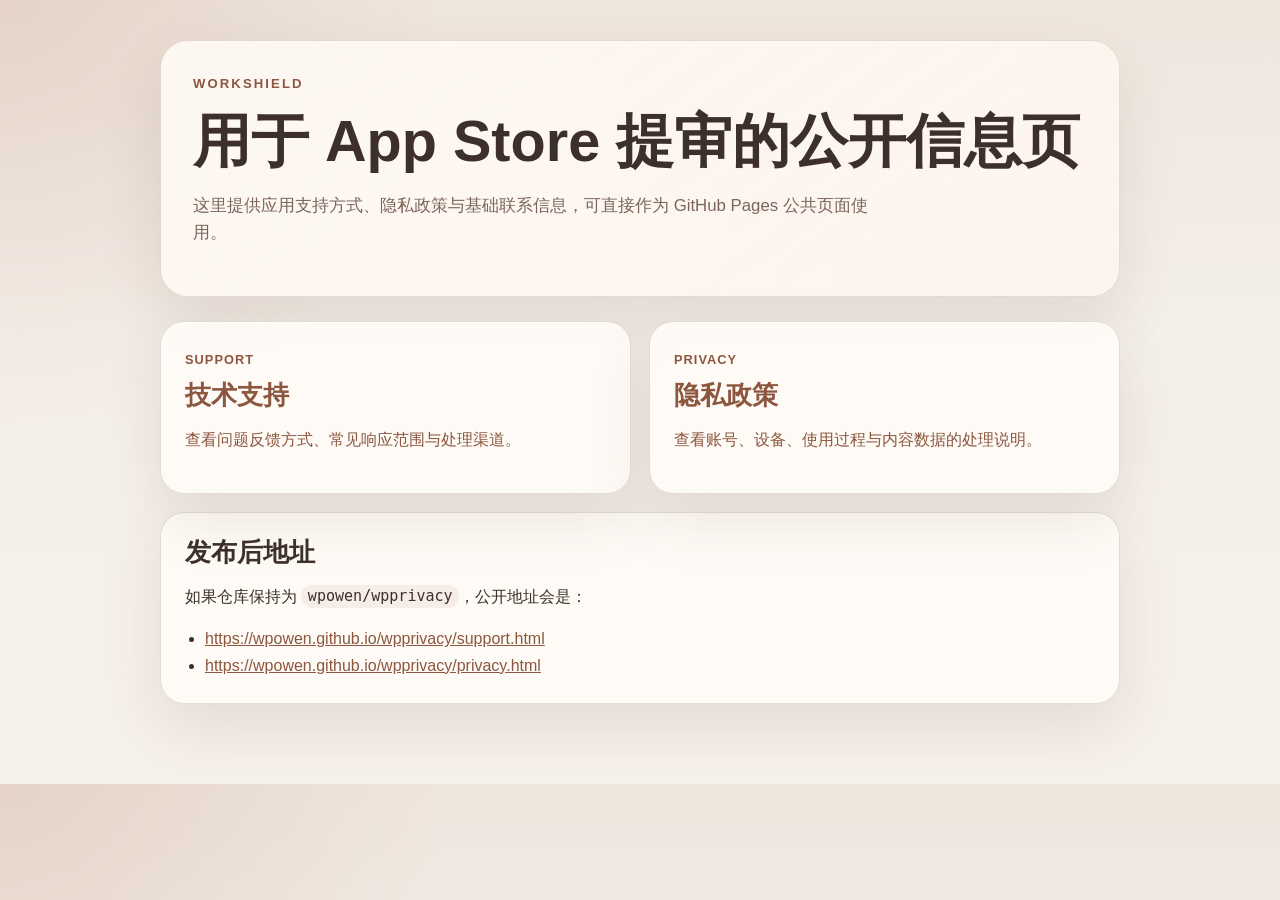
==== index.html @ 7714c153 "Add GitHub Pages support and privacy site" ====
<!DOCTYPE html>
<html lang="zh-CN">
  <head>
    <meta charset="UTF-8" />
    <meta name="viewport" content="width=device-width, initial-scale=1.0" />
    <title>WorkShield</title>
    <meta
      name="description"
      content="WorkShield 官方支持与隐私信息页面。"
    />
    <link rel="stylesheet" href="./styles.css" />
  </head>
  <body>
    <main class="shell">
      <section class="hero">
        <p class="eyebrow">WorkShield</p>
        <h1>用于 App Store 提审的公开信息页</h1>
        <p class="lead">
          这里提供应用支持方式、隐私政策与基础联系信息，可直接作为
          GitHub Pages 公共页面使用。
        </p>
      </section>

      <section class="card-grid">
        <a class="card" href="./support.html">
          <span class="card-kicker">Support</span>
          <h2>技术支持</h2>
          <p>查看问题反馈方式、常见响应范围与处理渠道。</p>
        </a>

        <a class="card" href="./privacy.html">
          <span class="card-kicker">Privacy</span>
          <h2>隐私政策</h2>
          <p>查看账号、设备、使用过程与内容数据的处理说明。</p>
        </a>
      </section>

      <section class="panel">
        <h2>发布后地址</h2>
        <p>如果仓库保持为 <code>wpowen/wpprivacy</code>，公开地址会是：</p>
        <ul class="link-list">
          <li>
            <a href="https://wpowen.github.io/wpprivacy/support.html">
              https://wpowen.github.io/wpprivacy/support.html
            </a>
          </li>
          <li>
            <a href="https://wpowen.github.io/wpprivacy/privacy.html">
              https://wpowen.github.io/wpprivacy/privacy.html
            </a>
          </li>
        </ul>
      </section>
    </main>
  </body>
</html>
---- styles.css ----
:root {
  --bg: #f4efe9;
  --panel: rgba(255, 252, 248, 0.88);
  --text: #3d302b;
  --muted: #7c665c;
  --line: rgba(118, 87, 73, 0.18);
  --accent: #b16f56;
  --accent-dark: #8c563f;
  --shadow: 0 24px 60px rgba(95, 64, 48, 0.12);
}

* {
  box-sizing: border-box;
}

html,
body {
  margin: 0;
  padding: 0;
  background:
    radial-gradient(circle at top left, rgba(177, 111, 86, 0.16), transparent 28rem),
    linear-gradient(180deg, #efe6de 0%, var(--bg) 42%, #f7f1eb 100%);
  color: var(--text);
  font-family: "SF Pro Display", "PingFang SC", "Hiragino Sans GB", sans-serif;
  line-height: 1.65;
}

a {
  color: var(--accent-dark);
}

code {
  padding: 0.15rem 0.4rem;
  border-radius: 999px;
  background: rgba(177, 111, 86, 0.1);
  font-size: 0.94rem;
}

.shell {
  width: min(960px, calc(100vw - 32px));
  margin: 0 auto;
  padding: 40px 0 80px;
}

.top-nav {
  display: flex;
  gap: 18px;
  margin-bottom: 24px;
  font-size: 0.95rem;
}

.hero {
  padding: 32px;
  border: 1px solid var(--line);
  border-radius: 28px;
  background: linear-gradient(145deg, rgba(255, 250, 245, 0.9), rgba(255, 245, 238, 0.82));
  box-shadow: var(--shadow);
}

.hero.compact {
  padding: 28px 32px;
}

.eyebrow {
  margin: 0 0 12px;
  color: var(--accent-dark);
  font-size: 0.82rem;
  font-weight: 700;
  letter-spacing: 0.16em;
  text-transform: uppercase;
}

h1,
h2 {
  margin: 0;
  line-height: 1.2;
}

h1 {
  font-size: clamp(2rem, 5vw, 3.6rem);
}

h2 {
  margin-bottom: 12px;
  font-size: clamp(1.2rem, 3vw, 1.6rem);
}

.lead,
.policy-meta,
.note {
  color: var(--muted);
}

.lead {
  max-width: 44rem;
  margin-top: 16px;
  font-size: 1.05rem;
}

.policy-meta {
  margin-top: 14px;
}

.card-grid {
  display: grid;
  grid-template-columns: repeat(auto-fit, minmax(250px, 1fr));
  gap: 18px;
  margin-top: 24px;
}

.card,
.panel {
  border: 1px solid var(--line);
  border-radius: 24px;
  background: var(--panel);
  box-shadow: var(--shadow);
}

.card {
  display: block;
  padding: 24px;
  text-decoration: none;
  transition: transform 180ms ease, border-color 180ms ease;
}

.card:hover {
  transform: translateY(-2px);
  border-color: rgba(177, 111, 86, 0.35);
}

.card-kicker {
  display: inline-block;
  margin-bottom: 10px;
  color: var(--accent-dark);
  font-size: 0.8rem;
  font-weight: 700;
  letter-spacing: 0.08em;
  text-transform: uppercase;
}

.panel {
  margin-top: 18px;
  padding: 24px;
}

.detail-list,
.bullet-list,
.link-list {
  margin: 0;
  padding-left: 1.25rem;
}

@media (max-width: 640px) {
  .shell {
    width: min(100vw - 20px, 960px);
    padding-top: 20px;
    padding-bottom: 56px;
  }

  .hero,
  .panel,
  .card {
    border-radius: 20px;
    padding: 20px;
  }

  .top-nav {
    flex-wrap: wrap;
    gap: 12px;
  }
}
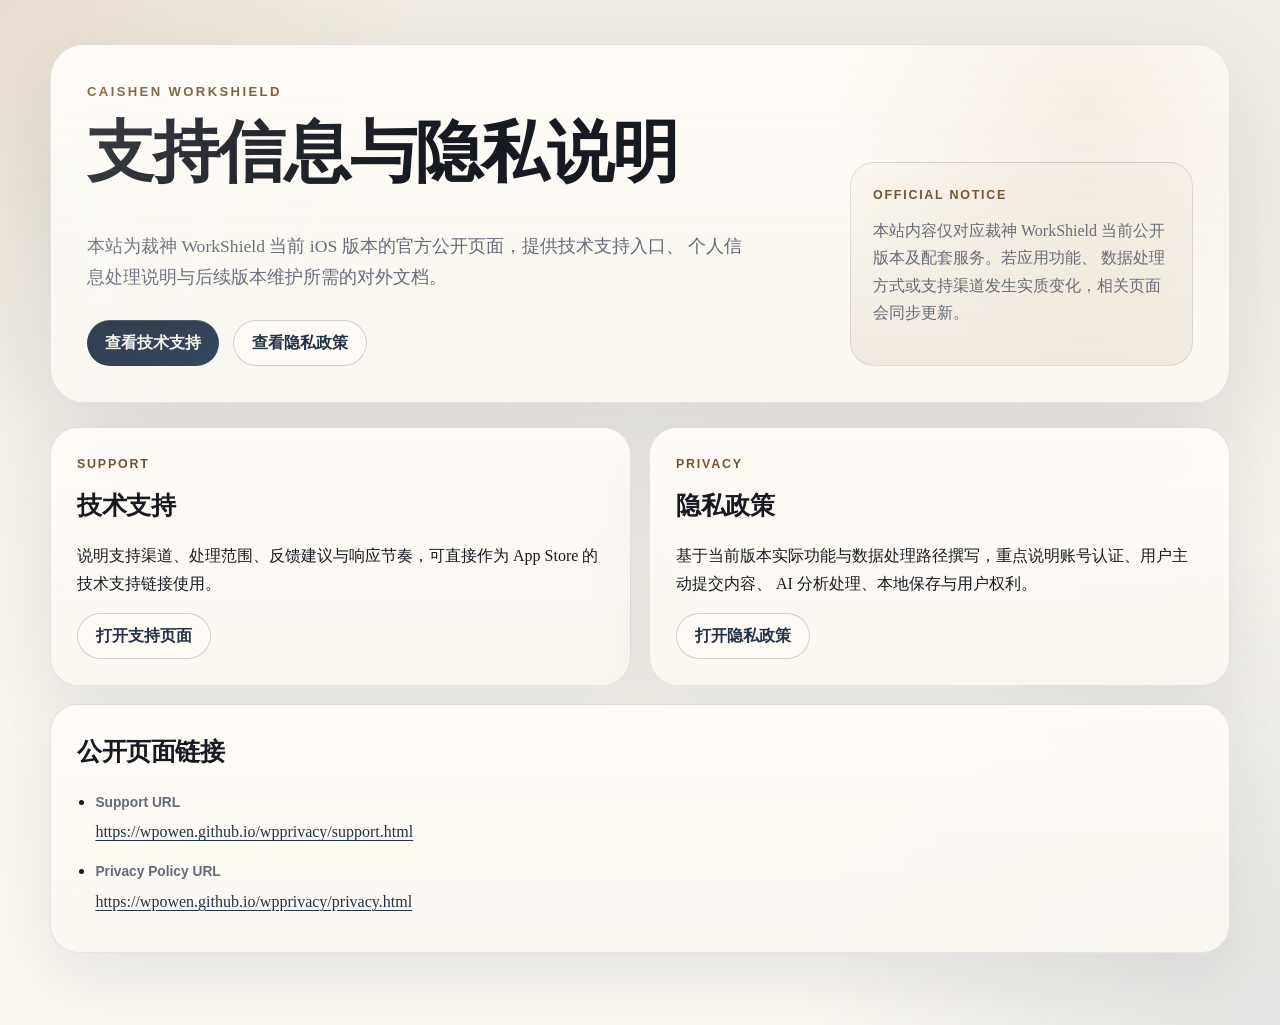
==== commit e015d232: "Redesign support and privacy pages" ====
--- a/index.html
+++ b/index.html
@@ -3,48 +3,71 @@
   <head>
     <meta charset="UTF-8" />
     <meta name="viewport" content="width=device-width, initial-scale=1.0" />
-    <title>WorkShield</title>
+    <title>裁神 WorkShield | 支持与隐私</title>
     <meta
       name="description"
-      content="WorkShield 官方支持与隐私信息页面。"
+      content="裁神 WorkShield 官方支持与隐私页面。"
     />
     <link rel="stylesheet" href="./styles.css" />
   </head>
-  <body>
-    <main class="shell">
-      <section class="hero">
-        <p class="eyebrow">WorkShield</p>
-        <h1>用于 App Store 提审的公开信息页</h1>
-        <p class="lead">
-          这里提供应用支持方式、隐私政策与基础联系信息，可直接作为
-          GitHub Pages 公共页面使用。
-        </p>
+  <body class="landing-page">
+    <main class="site-shell">
+      <header class="hero-block">
+        <div class="hero-copy">
+          <p class="eyebrow">CaiShen WorkShield</p>
+          <h1>支持信息与隐私说明</h1>
+          <p class="hero-lead">
+            本站为裁神 WorkShield 当前 iOS 版本的官方公开页面，提供技术支持入口、
+            个人信息处理说明与后续版本维护所需的对外文档。
+          </p>
+          <div class="hero-actions">
+            <a class="primary-link" href="./support.html">查看技术支持</a>
+            <a class="secondary-link" href="./privacy.html">查看隐私政策</a>
+          </div>
+        </div>
+
+        <div class="hero-note">
+          <p class="note-label">Official Notice</p>
+          <p class="note-text">
+            本站内容仅对应裁神 WorkShield 当前公开版本及配套服务。若应用功能、
+            数据处理方式或支持渠道发生实质变化，相关页面会同步更新。
+          </p>
+        </div>
+      </header>
+
+      <section class="intro-grid">
+        <article class="feature-panel">
+          <p class="feature-kicker">Support</p>
+          <h2>技术支持</h2>
+          <p>
+            说明支持渠道、处理范围、反馈建议与响应节奏，可直接作为 App Store 的
+            技术支持链接使用。
+          </p>
+          <a class="inline-link" href="./support.html">打开支持页面</a>
+        </article>
+
+        <article class="feature-panel">
+          <p class="feature-kicker">Privacy</p>
+          <h2>隐私政策</h2>
+          <p>
+            基于当前版本实际功能与数据处理路径撰写，重点说明账号认证、用户主动提交内容、
+            AI 分析处理、本地保存与用户权利。
+          </p>
+          <a class="inline-link" href="./privacy.html">打开隐私政策</a>
+        </article>
       </section>
 
-      <section class="card-grid">
-        <a class="card" href="./support.html">
-          <span class="card-kicker">Support</span>
-          <h2>技术支持</h2>
-          <p>查看问题反馈方式、常见响应范围与处理渠道。</p>
-        </a>
-
-        <a class="card" href="./privacy.html">
-          <span class="card-kicker">Privacy</span>
-          <h2>隐私政策</h2>
-          <p>查看账号、设备、使用过程与内容数据的处理说明。</p>
-        </a>
-      </section>
-
-      <section class="panel">
-        <h2>发布后地址</h2>
-        <p>如果仓库保持为 <code>wpowen/wpprivacy</code>，公开地址会是：</p>
-        <ul class="link-list">
+      <section class="route-panel">
+        <h2>公开页面链接</h2>
+        <ul class="route-list">
           <li>
+            <span>Support URL</span>
             <a href="https://wpowen.github.io/wpprivacy/support.html">
               https://wpowen.github.io/wpprivacy/support.html
             </a>
           </li>
           <li>
+            <span>Privacy Policy URL</span>
             <a href="https://wpowen.github.io/wpprivacy/privacy.html">
               https://wpowen.github.io/wpprivacy/privacy.html
             </a>
--- a/styles.css
+++ b/styles.css
@@ -1,12 +1,16 @@
 :root {
-  --bg: #f4efe9;
-  --panel: rgba(255, 252, 248, 0.88);
-  --text: #3d302b;
-  --muted: #7c665c;
-  --line: rgba(118, 87, 73, 0.18);
-  --accent: #b16f56;
-  --accent-dark: #8c563f;
-  --shadow: 0 24px 60px rgba(95, 64, 48, 0.12);
+  --bg: #f5f2ec;
+  --paper: rgba(250, 247, 241, 0.88);
+  --paper-strong: rgba(255, 252, 248, 0.96);
+  --ink: #171a21;
+  --muted: #646a78;
+  --line: rgba(24, 31, 46, 0.11);
+  --line-strong: rgba(24, 31, 46, 0.2);
+  --accent: #ae8b5e;
+  --accent-deep: #6f5531;
+  --accent-ink: #243245;
+  --shadow-soft: 0 28px 70px rgba(18, 26, 41, 0.08);
+  --shadow-deep: 0 40px 100px rgba(18, 26, 41, 0.12);
 }
 
 * {
@@ -17,155 +21,375 @@
 body {
   margin: 0;
   padding: 0;
+  color: var(--ink);
   background:
-    radial-gradient(circle at top left, rgba(177, 111, 86, 0.16), transparent 28rem),
-    linear-gradient(180deg, #efe6de 0%, var(--bg) 42%, #f7f1eb 100%);
-  color: var(--text);
-  font-family: "SF Pro Display", "PingFang SC", "Hiragino Sans GB", sans-serif;
-  line-height: 1.65;
+    radial-gradient(circle at top left, rgba(174, 139, 94, 0.16), transparent 26rem),
+    radial-gradient(circle at bottom right, rgba(58, 81, 112, 0.12), transparent 30rem),
+    linear-gradient(180deg, #f2ede4 0%, var(--bg) 50%, #fbf8f2 100%);
+  font-family: "Iowan Old Style", "Baskerville", "Times New Roman", "PingFang SC", "Hiragino Sans GB", serif;
+  line-height: 1.72;
 }
 
 a {
-  color: var(--accent-dark);
-}
-
-code {
-  padding: 0.15rem 0.4rem;
-  border-radius: 999px;
-  background: rgba(177, 111, 86, 0.1);
-  font-size: 0.94rem;
-}
-
-.shell {
-  width: min(960px, calc(100vw - 32px));
+  color: var(--accent-ink);
+  text-decoration-thickness: 1px;
+  text-underline-offset: 0.18em;
+}
+
+p,
+li {
+  font-size: 1rem;
+}
+
+h1,
+h2,
+h3,
+p,
+ul {
+  margin-top: 0;
+}
+
+h1,
+h2,
+h3 {
+  letter-spacing: -0.02em;
+}
+
+.site-shell {
+  width: min(1180px, calc(100vw - 40px));
   margin: 0 auto;
-  padding: 40px 0 80px;
-}
-
-.top-nav {
-  display: flex;
-  gap: 18px;
-  margin-bottom: 24px;
-  font-size: 0.95rem;
-}
-
-.hero {
-  padding: 32px;
-  border: 1px solid var(--line);
-  border-radius: 28px;
-  background: linear-gradient(145deg, rgba(255, 250, 245, 0.9), rgba(255, 245, 238, 0.82));
-  box-shadow: var(--shadow);
-}
-
-.hero.compact {
-  padding: 28px 32px;
+  padding: 34px 0 72px;
+}
+
+.landing-page .site-shell {
+  padding-top: 44px;
 }
 
 .eyebrow {
-  margin: 0 0 12px;
-  color: var(--accent-dark);
+  margin-bottom: 14px;
+  color: var(--accent-deep);
+  font-family: "SF Pro Display", "PingFang SC", sans-serif;
   font-size: 0.82rem;
   font-weight: 700;
-  letter-spacing: 0.16em;
+  letter-spacing: 0.18em;
   text-transform: uppercase;
 }
 
-h1,
-h2 {
-  margin: 0;
-  line-height: 1.2;
-}
-
-h1 {
-  font-size: clamp(2rem, 5vw, 3.6rem);
-}
-
-h2 {
-  margin-bottom: 12px;
-  font-size: clamp(1.2rem, 3vw, 1.6rem);
-}
-
-.lead,
-.policy-meta,
-.note {
+.hero-block,
+.document-hero,
+.feature-panel,
+.route-panel,
+.aside-card,
+.document-body,
+.document-nav {
+  border: 1px solid var(--line);
+  background: linear-gradient(180deg, var(--paper-strong), var(--paper));
+  box-shadow: var(--shadow-soft);
+  backdrop-filter: blur(18px);
+}
+
+.hero-block {
+  display: grid;
+  grid-template-columns: minmax(0, 1.5fr) minmax(260px, 0.7fr);
+  gap: 28px;
+  padding: 36px;
+  border-radius: 34px;
+  box-shadow: var(--shadow-deep);
+  position: relative;
+  overflow: hidden;
+}
+
+.hero-block::after {
+  content: "";
+  position: absolute;
+  inset: 0;
+  background:
+    linear-gradient(120deg, rgba(255, 255, 255, 0.18), transparent 30%),
+    radial-gradient(circle at 88% 18%, rgba(174, 139, 94, 0.12), transparent 24%);
+  pointer-events: none;
+}
+
+.hero-copy h1,
+.document-hero h1 {
+  font-size: clamp(2.4rem, 5.2vw, 4.6rem);
+  line-height: 1.04;
+}
+
+.hero-lead,
+.document-summary,
+.aside-text,
+.note-text {
   color: var(--muted);
 }
 
-.lead {
-  max-width: 44rem;
-  margin-top: 16px;
-  font-size: 1.05rem;
-}
-
-.policy-meta {
-  margin-top: 14px;
-}
-
-.card-grid {
+.hero-lead {
+  max-width: 42rem;
+  margin: 22px 0 0;
+  font-size: 1.1rem;
+}
+
+.hero-actions {
+  display: flex;
+  flex-wrap: wrap;
+  gap: 14px;
+  margin-top: 28px;
+}
+
+.primary-link,
+.secondary-link,
+.inline-link {
+  display: inline-flex;
+  align-items: center;
+  justify-content: center;
+  min-height: 46px;
+  padding: 0 18px;
+  border-radius: 999px;
+  text-decoration: none;
+  font-family: "SF Pro Display", "PingFang SC", sans-serif;
+  font-weight: 600;
+}
+
+.primary-link {
+  background: linear-gradient(135deg, #1d2a3a, #30435c);
+  color: #f7f2ea;
+  box-shadow: inset 0 1px 0 rgba(255, 255, 255, 0.14);
+}
+
+.secondary-link,
+.inline-link {
+  border: 1px solid var(--line-strong);
+  color: var(--accent-ink);
+  background: rgba(255, 252, 247, 0.76);
+}
+
+.hero-note {
+  align-self: end;
+  padding: 22px;
+  border-radius: 24px;
+  background: linear-gradient(180deg, rgba(250, 246, 239, 0.92), rgba(240, 233, 223, 0.96));
+  border: 1px solid rgba(36, 50, 69, 0.12);
+}
+
+.note-label,
+.feature-kicker,
+.aside-title {
+  margin-bottom: 10px;
+  color: var(--accent-deep);
+  font-family: "SF Pro Display", "PingFang SC", sans-serif;
+  font-size: 0.78rem;
+  font-weight: 700;
+  letter-spacing: 0.14em;
+  text-transform: uppercase;
+}
+
+.intro-grid {
   display: grid;
-  grid-template-columns: repeat(auto-fit, minmax(250px, 1fr));
+  grid-template-columns: repeat(2, minmax(0, 1fr));
   gap: 18px;
   margin-top: 24px;
 }
 
-.card,
-.panel {
-  border: 1px solid var(--line);
-  border-radius: 24px;
-  background: var(--panel);
-  box-shadow: var(--shadow);
-}
-
-.card {
+.feature-panel,
+.route-panel {
+  border-radius: 28px;
+  padding: 26px;
+}
+
+.feature-panel h2,
+.route-panel h2,
+.document-body h2 {
+  margin-bottom: 14px;
+  font-size: 1.55rem;
+}
+
+.feature-panel p:last-child,
+.route-panel p:last-child,
+.document-section p:last-child,
+.document-section ul:last-child {
+  margin-bottom: 0;
+}
+
+.route-panel {
+  margin-top: 18px;
+}
+
+.route-list,
+.legal-list,
+.aside-list {
+  margin: 0;
+  padding-left: 1.15rem;
+}
+
+.route-list li,
+.legal-list li,
+.aside-list li {
+  margin-bottom: 0.7rem;
+}
+
+.route-list span {
   display: block;
-  padding: 24px;
+  margin-bottom: 4px;
+  color: var(--muted);
+  font-family: "SF Pro Display", "PingFang SC", sans-serif;
+  font-size: 0.86rem;
+  font-weight: 600;
+}
+
+.document-shell {
+  padding-top: 24px;
+}
+
+.document-nav {
+  display: inline-flex;
+  gap: 18px;
+  margin-bottom: 18px;
+  padding: 12px 16px;
+  border-radius: 999px;
+  font-family: "SF Pro Display", "PingFang SC", sans-serif;
+}
+
+.document-nav a {
   text-decoration: none;
-  transition: transform 180ms ease, border-color 180ms ease;
-}
-
-.card:hover {
-  transform: translateY(-2px);
-  border-color: rgba(177, 111, 86, 0.35);
-}
-
-.card-kicker {
-  display: inline-block;
+}
+
+.document-hero {
+  display: grid;
+  grid-template-columns: minmax(0, 1.4fr) minmax(280px, 0.8fr);
+  gap: 24px;
+  padding: 30px 32px;
+  border-radius: 30px;
+}
+
+.policy-meta {
+  margin-bottom: 0;
+  color: var(--muted);
+  font-family: "SF Pro Display", "PingFang SC", sans-serif;
+  font-size: 0.9rem;
+}
+
+.meta-stack {
+  align-self: end;
+}
+
+.document-grid {
+  display: grid;
+  grid-template-columns: 300px minmax(0, 1fr);
+  gap: 22px;
+  margin-top: 20px;
+}
+
+.document-aside {
+  display: flex;
+  flex-direction: column;
+  gap: 16px;
+}
+
+.aside-card {
+  padding: 22px 20px;
+  border-radius: 26px;
+  position: sticky;
+  top: 18px;
+}
+
+.aside-card + .aside-card {
+  position: static;
+}
+
+.aside-text,
+.aside-list {
+  margin-bottom: 0;
+}
+
+.document-body {
+  border-radius: 30px;
+  padding: 28px 30px;
+}
+
+.document-section + .document-section {
+  margin-top: 28px;
+}
+
+.legal-block + .legal-block {
+  margin-top: 28px;
+}
+
+.legal-block {
+  padding-top: 2px;
+  border-top: 1px solid rgba(24, 31, 46, 0.08);
+}
+
+.legal-block:first-of-type {
+  border-top: 0;
+  padding-top: 0;
+}
+
+.legal-block h3 {
   margin-bottom: 10px;
-  color: var(--accent-dark);
-  font-size: 0.8rem;
-  font-weight: 700;
-  letter-spacing: 0.08em;
-  text-transform: uppercase;
-}
-
-.panel {
-  margin-top: 18px;
-  padding: 24px;
-}
-
-.detail-list,
-.bullet-list,
-.link-list {
-  margin: 0;
-  padding-left: 1.25rem;
-}
-
-@media (max-width: 640px) {
-  .shell {
-    width: min(100vw - 20px, 960px);
-    padding-top: 20px;
-    padding-bottom: 56px;
-  }
-
-  .hero,
-  .panel,
-  .card {
-    border-radius: 20px;
-    padding: 20px;
-  }
-
-  .top-nav {
-    flex-wrap: wrap;
+  font-size: 1.05rem;
+}
+
+strong {
+  color: var(--ink);
+}
+
+@media (max-width: 960px) {
+  .hero-block,
+  .document-hero,
+  .document-grid,
+  .intro-grid {
+    grid-template-columns: 1fr;
+  }
+
+  .aside-card,
+  .aside-card + .aside-card {
+    position: static;
+  }
+}
+
+@media (max-width: 920px) {
+  .site-shell {
+    width: min(100vw - 28px, 1180px);
+    padding-bottom: 48px;
+  }
+
+  .hero-block,
+  .document-hero,
+  .document-body,
+  .feature-panel,
+  .route-panel,
+  .aside-card {
+    border-radius: 24px;
+  }
+}
+
+@media (max-width: 560px) {
+  .site-shell {
+    width: min(100vw - 20px, 1180px);
+  }
+
+  .hero-block,
+  .document-hero,
+  .document-body,
+  .feature-panel,
+  .route-panel,
+  .aside-card {
+    padding: 22px;
+  }
+
+  .document-nav {
+    display: flex;
+    width: 100%;
+    justify-content: space-between;
     gap: 12px;
   }
-}
+
+  .hero-actions {
+    flex-direction: column;
+  }
+
+  .primary-link,
+  .secondary-link,
+  .inline-link {
+    width: 100%;
+  }
+}
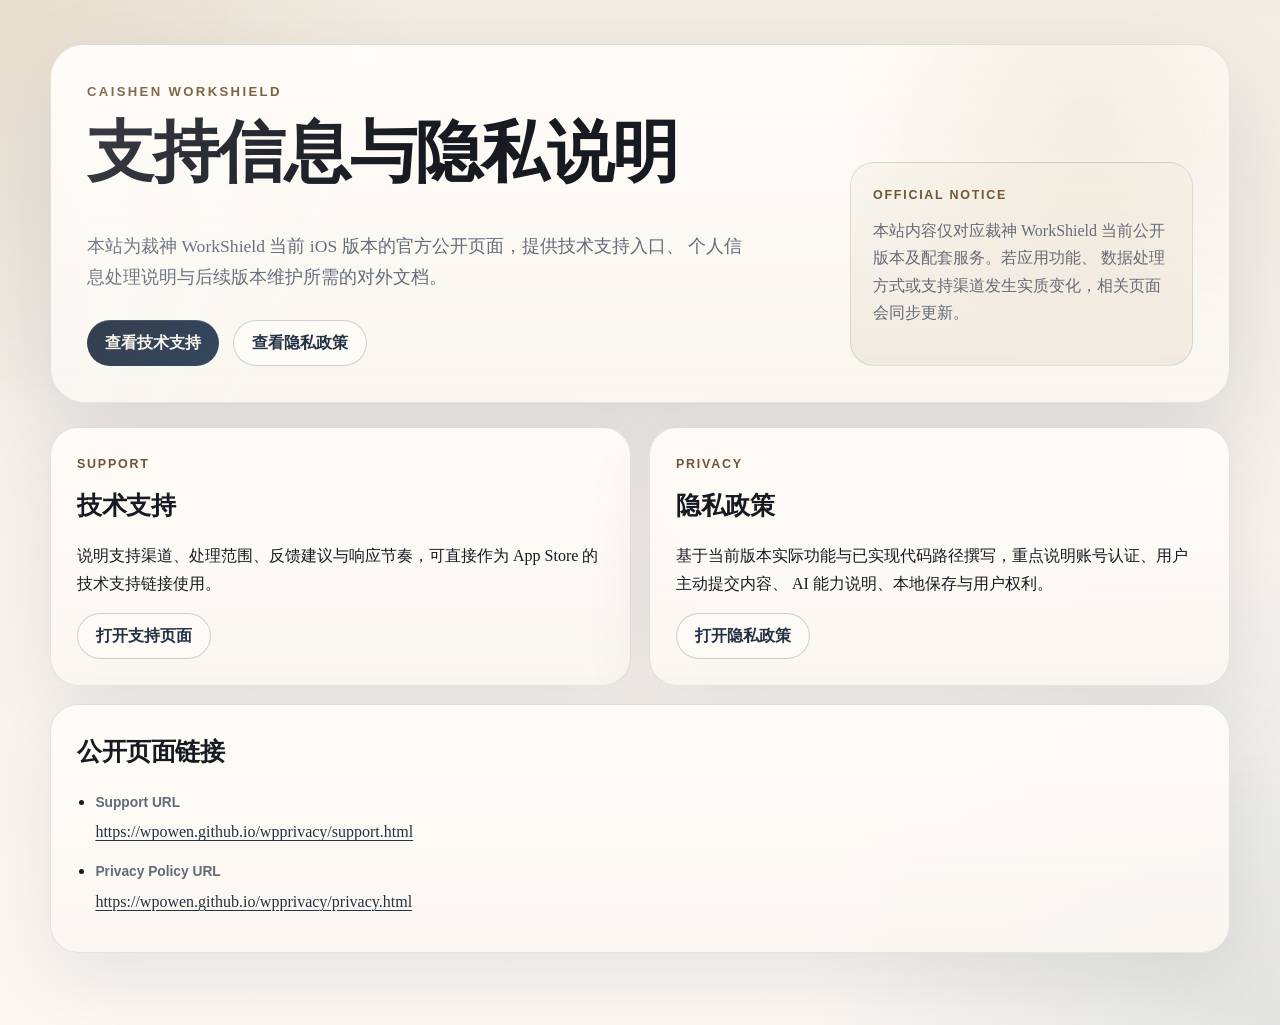
==== commit c9276e5e: "Clarify conditional AI processing disclosure" ====
--- a/index.html
+++ b/index.html
@@ -50,8 +50,8 @@
           <p class="feature-kicker">Privacy</p>
           <h2>隐私政策</h2>
           <p>
-            基于当前版本实际功能与数据处理路径撰写，重点说明账号认证、用户主动提交内容、
-            AI 分析处理、本地保存与用户权利。
+            基于当前版本实际功能与已实现代码路径撰写，重点说明账号认证、用户主动提交内容、
+            AI 能力说明、本地保存与用户权利。
           </p>
           <a class="inline-link" href="./privacy.html">打开隐私政策</a>
         </article>
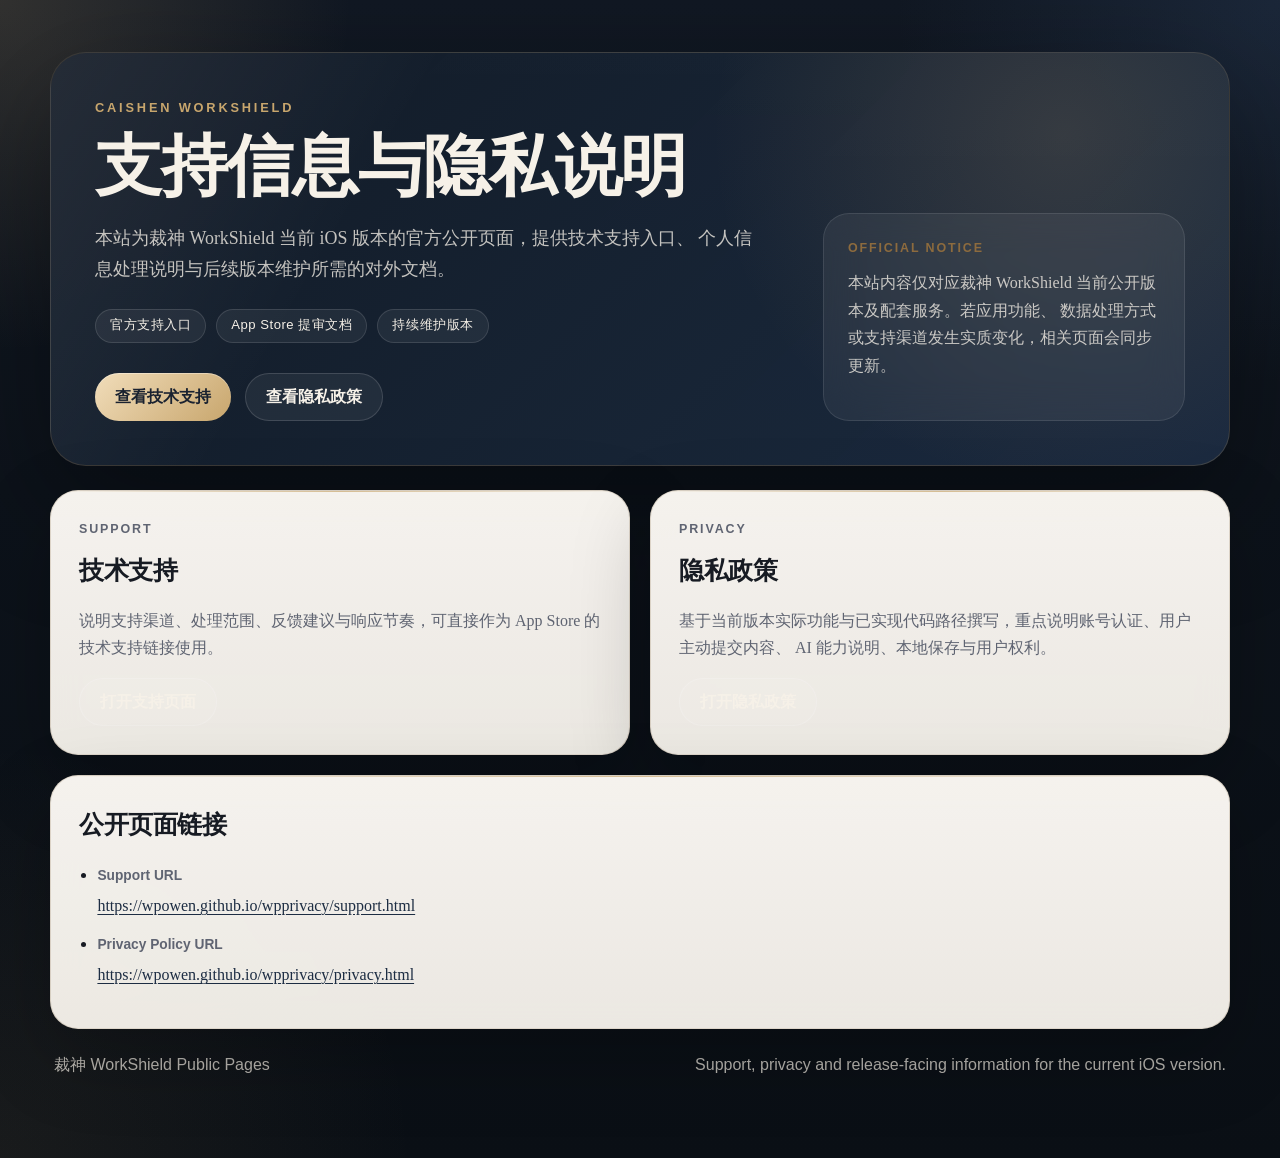
==== commit ef528084: "Redesign public pages visual system" ====
--- a/index.html
+++ b/index.html
@@ -20,6 +20,11 @@
             本站为裁神 WorkShield 当前 iOS 版本的官方公开页面，提供技术支持入口、
             个人信息处理说明与后续版本维护所需的对外文档。
           </p>
+          <div class="hero-strip">
+            <span>官方支持入口</span>
+            <span>App Store 提审文档</span>
+            <span>持续维护版本</span>
+          </div>
           <div class="hero-actions">
             <a class="primary-link" href="./support.html">查看技术支持</a>
             <a class="secondary-link" href="./privacy.html">查看隐私政策</a>
@@ -74,6 +79,11 @@
           </li>
         </ul>
       </section>
+
+      <footer class="site-footer">
+        <p>裁神 WorkShield Public Pages</p>
+        <p>Support, privacy and release-facing information for the current iOS version.</p>
+      </footer>
     </main>
   </body>
 </html>
--- a/styles.css
+++ b/styles.css
@@ -1,16 +1,18 @@
 :root {
-  --bg: #f5f2ec;
-  --paper: rgba(250, 247, 241, 0.88);
-  --paper-strong: rgba(255, 252, 248, 0.96);
-  --ink: #171a21;
-  --muted: #646a78;
-  --line: rgba(24, 31, 46, 0.11);
-  --line-strong: rgba(24, 31, 46, 0.2);
-  --accent: #ae8b5e;
-  --accent-deep: #6f5531;
-  --accent-ink: #243245;
-  --shadow-soft: 0 28px 70px rgba(18, 26, 41, 0.08);
-  --shadow-deep: 0 40px 100px rgba(18, 26, 41, 0.12);
+  --bg: #0d131b;
+  --bg-deep: #0a0f15;
+  --surface: rgba(250, 246, 239, 0.94);
+  --surface-soft: rgba(255, 251, 246, 0.84);
+  --surface-line: rgba(124, 97, 58, 0.2);
+  --ink: #171b23;
+  --muted: #5f6472;
+  --hero-ink: #f6f1e8;
+  --hero-muted: rgba(246, 241, 232, 0.78);
+  --gold: #c8a66d;
+  --gold-deep: #8d6b3e;
+  --navy: #1d2d43;
+  --shadow-soft: 0 28px 80px rgba(0, 0, 0, 0.22);
+  --shadow-deep: 0 42px 120px rgba(0, 0, 0, 0.36);
 }
 
 * {
@@ -21,17 +23,22 @@
 body {
   margin: 0;
   padding: 0;
+  min-height: 100%;
+}
+
+body {
   color: var(--ink);
   background:
-    radial-gradient(circle at top left, rgba(174, 139, 94, 0.16), transparent 26rem),
-    radial-gradient(circle at bottom right, rgba(58, 81, 112, 0.12), transparent 30rem),
-    linear-gradient(180deg, #f2ede4 0%, var(--bg) 50%, #fbf8f2 100%);
+    radial-gradient(circle at top left, rgba(200, 166, 109, 0.18), transparent 22rem),
+    radial-gradient(circle at top right, rgba(60, 88, 128, 0.24), transparent 24rem),
+    radial-gradient(circle at bottom left, rgba(200, 166, 109, 0.08), transparent 26rem),
+    linear-gradient(180deg, #111823 0%, var(--bg) 42%, var(--bg-deep) 100%);
   font-family: "Iowan Old Style", "Baskerville", "Times New Roman", "PingFang SC", "Hiragino Sans GB", serif;
   line-height: 1.72;
 }
 
 a {
-  color: var(--accent-ink);
+  color: var(--navy);
   text-decoration-thickness: 1px;
   text-underline-offset: 0.18em;
 }
@@ -58,81 +65,112 @@
 .site-shell {
   width: min(1180px, calc(100vw - 40px));
   margin: 0 auto;
-  padding: 34px 0 72px;
+  padding: 40px 0 80px;
 }
 
 .landing-page .site-shell {
-  padding-top: 44px;
+  padding-top: 52px;
 }
 
 .eyebrow {
   margin-bottom: 14px;
-  color: var(--accent-deep);
-  font-family: "SF Pro Display", "PingFang SC", sans-serif;
-  font-size: 0.82rem;
+  color: var(--gold);
+  font-family: "SF Pro Display", "PingFang SC", sans-serif;
+  font-size: 0.8rem;
   font-weight: 700;
-  letter-spacing: 0.18em;
+  letter-spacing: 0.22em;
   text-transform: uppercase;
-}
-
-.hero-block,
-.document-hero,
-.feature-panel,
-.route-panel,
-.aside-card,
-.document-body,
-.document-nav {
-  border: 1px solid var(--line);
-  background: linear-gradient(180deg, var(--paper-strong), var(--paper));
-  box-shadow: var(--shadow-soft);
-  backdrop-filter: blur(18px);
 }
 
 .hero-block {
   display: grid;
-  grid-template-columns: minmax(0, 1.5fr) minmax(260px, 0.7fr);
+  grid-template-columns: minmax(0, 1.45fr) minmax(280px, 0.75fr);
   gap: 28px;
-  padding: 36px;
-  border-radius: 34px;
+  padding: 44px;
+  border-radius: 36px;
+  color: var(--hero-ink);
+  background:
+    linear-gradient(135deg, rgba(18, 26, 38, 0.96), rgba(29, 45, 67, 0.92)),
+    linear-gradient(180deg, rgba(255, 255, 255, 0.04), rgba(255, 255, 255, 0));
+  border: 1px solid rgba(200, 166, 109, 0.22);
   box-shadow: var(--shadow-deep);
   position: relative;
   overflow: hidden;
 }
 
-.hero-block::after {
+.hero-block::before,
+.document-hero::before {
   content: "";
   position: absolute;
   inset: 0;
   background:
-    linear-gradient(120deg, rgba(255, 255, 255, 0.18), transparent 30%),
-    radial-gradient(circle at 88% 18%, rgba(174, 139, 94, 0.12), transparent 24%);
+    radial-gradient(circle at 86% 20%, rgba(200, 166, 109, 0.16), transparent 22rem),
+    linear-gradient(120deg, rgba(255, 255, 255, 0.08), transparent 28%);
   pointer-events: none;
+}
+
+.hero-copy,
+.hero-note,
+.document-hero > * {
+  position: relative;
+  z-index: 1;
 }
 
 .hero-copy h1,
 .document-hero h1 {
-  font-size: clamp(2.4rem, 5.2vw, 4.6rem);
-  line-height: 1.04;
+  margin-bottom: 0;
+  font-size: clamp(2.5rem, 5.2vw, 4.8rem);
+  line-height: 1.02;
 }
 
 .hero-lead,
 .document-summary,
-.aside-text,
 .note-text {
-  color: var(--muted);
+  color: var(--hero-muted);
 }
 
 .hero-lead {
   max-width: 42rem;
   margin: 22px 0 0;
-  font-size: 1.1rem;
+  font-size: 1.12rem;
+}
+
+.hero-strip {
+  display: flex;
+  flex-wrap: wrap;
+  gap: 10px;
+  margin-top: 24px;
+}
+
+.hero-strip span {
+  display: inline-flex;
+  align-items: center;
+  min-height: 34px;
+  padding: 0 14px;
+  border-radius: 999px;
+  border: 1px solid rgba(255, 255, 255, 0.12);
+  background: rgba(255, 255, 255, 0.06);
+  color: var(--hero-ink);
+  font-family: "SF Pro Display", "PingFang SC", sans-serif;
+  font-size: 0.82rem;
+  letter-spacing: 0.04em;
+}
+
+.hero-strip-compact {
+  margin-top: 18px;
+}
+
+.hero-strip-compact span {
+  min-height: 30px;
+  padding: 0 12px;
+  font-size: 0.76rem;
 }
 
 .hero-actions {
   display: flex;
   flex-wrap: wrap;
   gap: 14px;
-  margin-top: 28px;
+  margin-top: 30px;
 }
 
 .primary-link,
@@ -141,8 +179,8 @@
   display: inline-flex;
   align-items: center;
   justify-content: center;
-  min-height: 46px;
-  padding: 0 18px;
+  min-height: 48px;
+  padding: 0 20px;
   border-radius: 999px;
   text-decoration: none;
   font-family: "SF Pro Display", "PingFang SC", sans-serif;
@@ -150,56 +188,84 @@
 }
 
 .primary-link {
-  background: linear-gradient(135deg, #1d2a3a, #30435c);
-  color: #f7f2ea;
-  box-shadow: inset 0 1px 0 rgba(255, 255, 255, 0.14);
+  color: #1a2230;
+  background: linear-gradient(135deg, #f1ddba, #c8a66d);
+  box-shadow: inset 0 1px 0 rgba(255, 255, 255, 0.36);
 }
 
 .secondary-link,
 .inline-link {
-  border: 1px solid var(--line-strong);
-  color: var(--accent-ink);
-  background: rgba(255, 252, 247, 0.76);
+  color: var(--hero-ink);
+  border: 1px solid rgba(255, 255, 255, 0.14);
+  background: rgba(255, 255, 255, 0.06);
 }
 
 .hero-note {
   align-self: end;
-  padding: 22px;
-  border-radius: 24px;
-  background: linear-gradient(180deg, rgba(250, 246, 239, 0.92), rgba(240, 233, 223, 0.96));
-  border: 1px solid rgba(36, 50, 69, 0.12);
+  padding: 24px;
+  border-radius: 26px;
+  background: rgba(255, 255, 255, 0.06);
+  border: 1px solid rgba(255, 255, 255, 0.1);
+  backdrop-filter: blur(18px);
 }
 
 .note-label,
 .feature-kicker,
 .aside-title {
   margin-bottom: 10px;
-  color: var(--accent-deep);
+  color: var(--gold-deep);
   font-family: "SF Pro Display", "PingFang SC", sans-serif;
   font-size: 0.78rem;
   font-weight: 700;
-  letter-spacing: 0.14em;
+  letter-spacing: 0.15em;
   text-transform: uppercase;
 }
 
 .intro-grid {
   display: grid;
   grid-template-columns: repeat(2, minmax(0, 1fr));
-  gap: 18px;
+  gap: 20px;
   margin-top: 24px;
+}
+
+.feature-panel,
+.route-panel,
+.aside-card,
+.document-body,
+.document-nav {
+  border: 1px solid var(--surface-line);
+  background: linear-gradient(180deg, rgba(255, 252, 247, 0.96), var(--surface));
+  box-shadow: var(--shadow-soft);
+  backdrop-filter: blur(18px);
 }
 
 .feature-panel,
 .route-panel {
   border-radius: 28px;
-  padding: 26px;
+  padding: 28px;
+  position: relative;
+  overflow: hidden;
+}
+
+.feature-panel::before,
+.route-panel::before,
+.aside-card::before,
+.document-body::before {
+  content: "";
+  position: absolute;
+  top: 0;
+  left: 0;
+  right: 0;
+  height: 1px;
+  background: linear-gradient(90deg, transparent, rgba(200, 166, 109, 0.7), transparent);
+  pointer-events: none;
 }
 
 .feature-panel h2,
 .route-panel h2,
 .document-body h2 {
   margin-bottom: 14px;
-  font-size: 1.55rem;
+  font-size: 1.56rem;
 }
 
 .feature-panel p:last-child,
@@ -210,7 +276,16 @@
 }
 
 .route-panel {
-  margin-top: 18px;
+  margin-top: 20px;
+}
+
+.feature-panel p,
+.route-panel p,
+.document-body p,
+.document-body li,
+.aside-text,
+.aside-list {
+  color: var(--muted);
 }
 
 .route-list,
@@ -246,23 +321,35 @@
   padding: 12px 16px;
   border-radius: 999px;
   font-family: "SF Pro Display", "PingFang SC", sans-serif;
+  position: sticky;
+  top: 16px;
+  z-index: 10;
 }
 
 .document-nav a {
   text-decoration: none;
+  color: var(--ink);
 }
 
 .document-hero {
   display: grid;
   grid-template-columns: minmax(0, 1.4fr) minmax(280px, 0.8fr);
   gap: 24px;
-  padding: 30px 32px;
-  border-radius: 30px;
+  padding: 34px 36px;
+  border-radius: 32px;
+  color: var(--hero-ink);
+  background:
+    linear-gradient(135deg, rgba(18, 26, 38, 0.96), rgba(29, 45, 67, 0.92)),
+    linear-gradient(180deg, rgba(255, 255, 255, 0.04), rgba(255, 255, 255, 0));
+  border: 1px solid rgba(200, 166, 109, 0.22);
+  box-shadow: var(--shadow-deep);
+  position: relative;
+  overflow: hidden;
 }
 
 .policy-meta {
   margin-bottom: 0;
-  color: var(--muted);
+  color: var(--hero-muted);
   font-family: "SF Pro Display", "PingFang SC", sans-serif;
   font-size: 0.9rem;
 }
@@ -289,6 +376,7 @@
   border-radius: 26px;
   position: sticky;
   top: 18px;
+  overflow: hidden;
 }
 
 .aside-card + .aside-card {
@@ -298,15 +386,35 @@
 .aside-text,
 .aside-list {
   margin-bottom: 0;
+  color: var(--muted);
 }
 
 .document-body {
   border-radius: 30px;
-  padding: 28px 30px;
+  padding: 30px 32px;
+  position: relative;
+  overflow: hidden;
 }
 
 .document-section + .document-section {
-  margin-top: 28px;
+  margin-top: 30px;
+}
+
+.document-section {
+  position: relative;
+  padding-left: 20px;
+}
+
+.document-section::before {
+  content: "";
+  position: absolute;
+  left: 0;
+  top: 0.45rem;
+  width: 8px;
+  height: 8px;
+  border-radius: 50%;
+  background: linear-gradient(180deg, #d9bc8a, #a67d46);
+  box-shadow: 0 0 0 6px rgba(200, 166, 109, 0.08);
 }
 
 .legal-block + .legal-block {
@@ -314,8 +422,8 @@
 }
 
 .legal-block {
-  padding-top: 2px;
-  border-top: 1px solid rgba(24, 31, 46, 0.08);
+  padding-top: 4px;
+  border-top: 1px solid rgba(29, 45, 67, 0.1);
 }
 
 .legal-block:first-of-type {
@@ -330,6 +438,25 @@
 
 strong {
   color: var(--ink);
+}
+
+.site-footer {
+  display: flex;
+  justify-content: space-between;
+  gap: 20px;
+  margin-top: 22px;
+  padding: 0 4px;
+  color: rgba(246, 241, 232, 0.72);
+  font-family: "SF Pro Display", "PingFang SC", sans-serif;
+  font-size: 0.86rem;
+}
+
+.site-footer p {
+  margin-bottom: 0;
+}
+
+.site-footer-light {
+  color: rgba(246, 241, 232, 0.72);
 }
 
 @media (max-width: 960px) {
@@ -392,4 +519,8 @@
   .inline-link {
     width: 100%;
   }
-}
+
+  .site-footer {
+    flex-direction: column;
+  }
+}
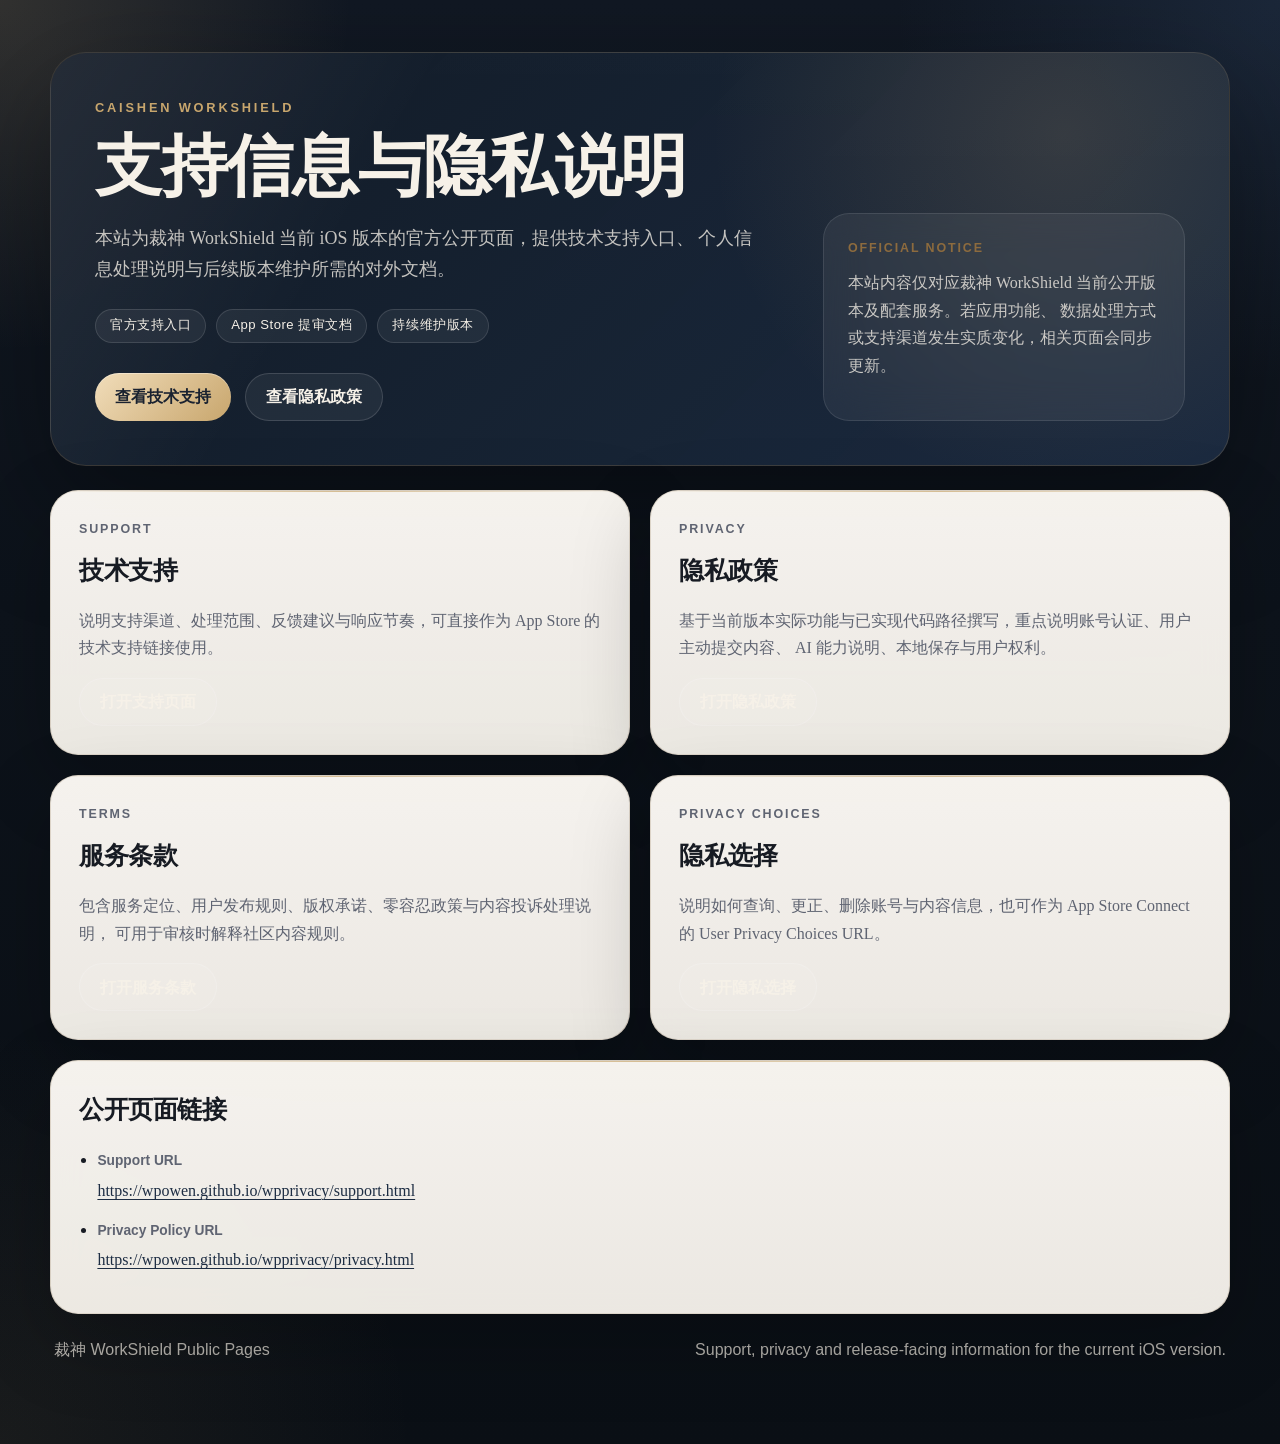
==== commit 3a5e6fab: "Add terms and privacy choices pages" ====
--- a/index.html
+++ b/index.html
@@ -62,6 +62,28 @@
         </article>
       </section>
 
+      <section class="intro-grid intro-grid-secondary">
+        <article class="feature-panel">
+          <p class="feature-kicker">Terms</p>
+          <h2>服务条款</h2>
+          <p>
+            包含服务定位、用户发布规则、版权承诺、零容忍政策与内容投诉处理说明，
+            可用于审核时解释社区内容规则。
+          </p>
+          <a class="inline-link" href="./terms.html">打开服务条款</a>
+        </article>
+
+        <article class="feature-panel">
+          <p class="feature-kicker">Privacy Choices</p>
+          <h2>隐私选择</h2>
+          <p>
+            说明如何查询、更正、删除账号与内容信息，也可作为 App Store Connect 的
+            User Privacy Choices URL。
+          </p>
+          <a class="inline-link" href="./rights.html">打开隐私选择</a>
+        </article>
+      </section>
+
       <section class="route-panel">
         <h2>公开页面链接</h2>
         <ul class="route-list">
--- a/styles.css
+++ b/styles.css
@@ -228,6 +228,10 @@
   margin-top: 24px;
 }
 
+.intro-grid-secondary {
+  margin-top: 20px;
+}
+
 .feature-panel,
 .route-panel,
 .aside-card,
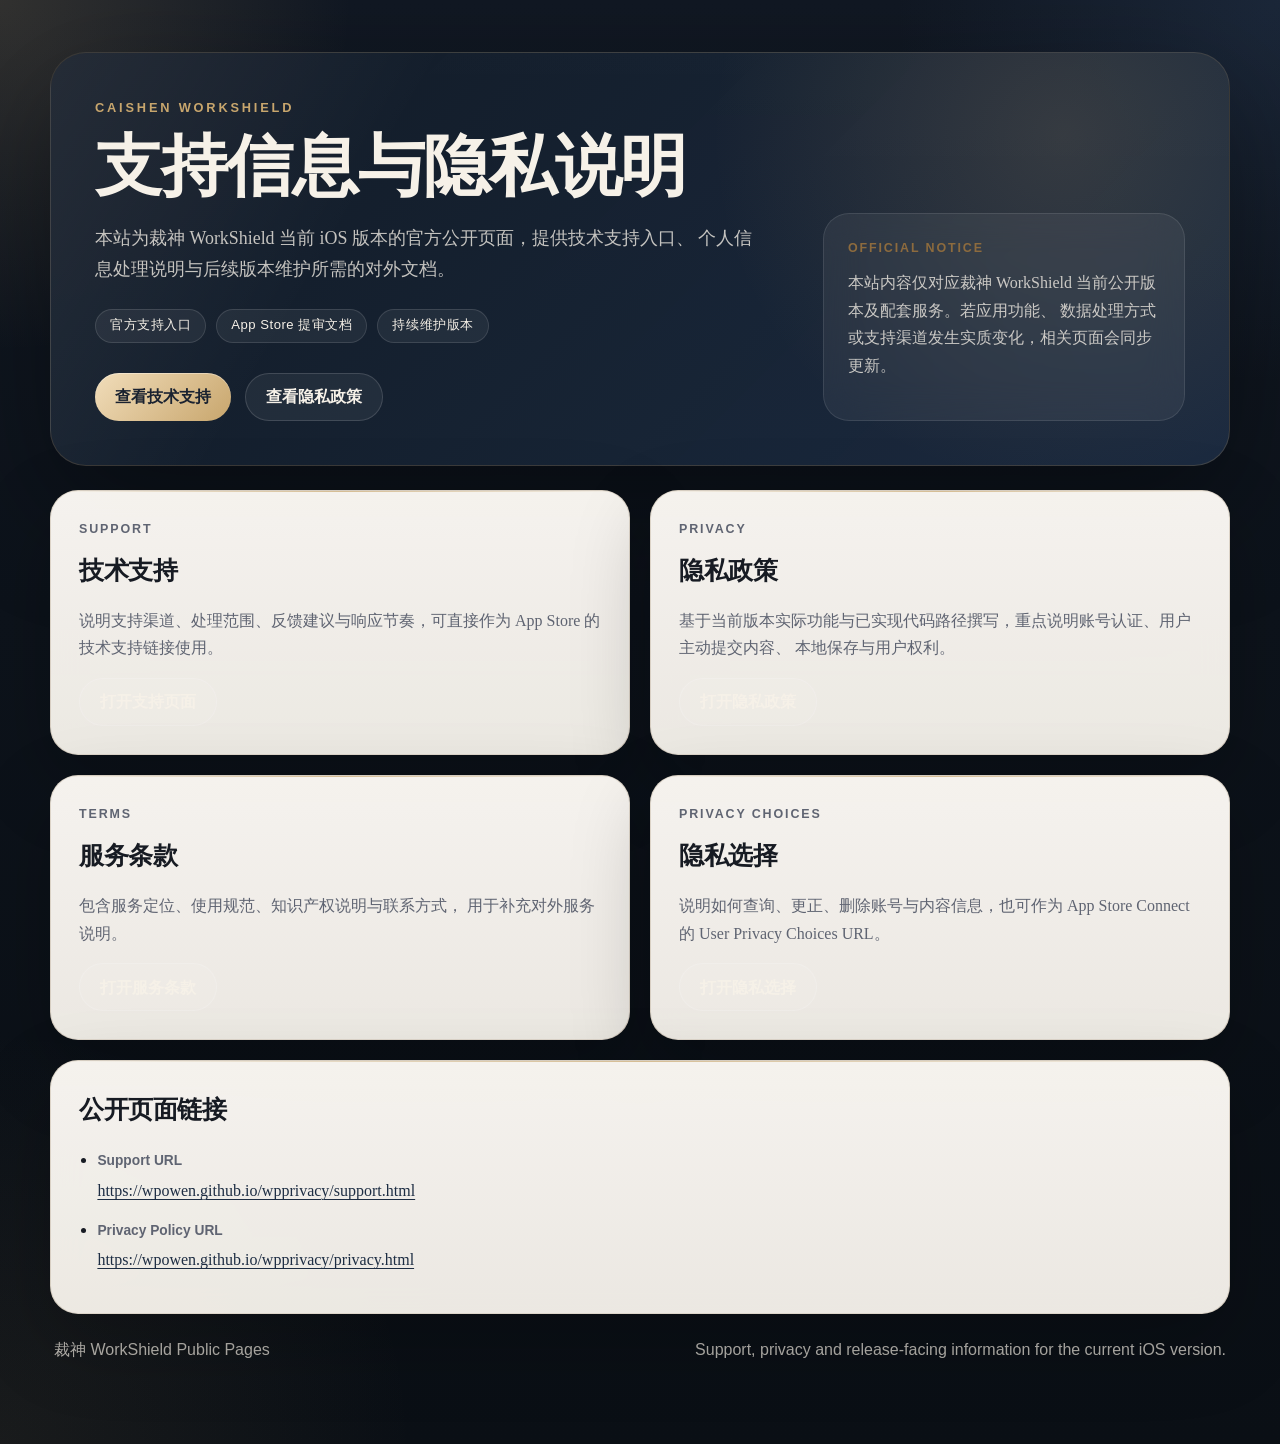
==== commit d9ce5ffd: "Align public docs with current release scope" ====
--- a/index.html
+++ b/index.html
@@ -56,7 +56,7 @@
           <h2>隐私政策</h2>
           <p>
             基于当前版本实际功能与已实现代码路径撰写，重点说明账号认证、用户主动提交内容、
-            AI 能力说明、本地保存与用户权利。
+            本地保存与用户权利。
           </p>
           <a class="inline-link" href="./privacy.html">打开隐私政策</a>
         </article>
@@ -67,8 +67,8 @@
           <p class="feature-kicker">Terms</p>
           <h2>服务条款</h2>
           <p>
-            包含服务定位、用户发布规则、版权承诺、零容忍政策与内容投诉处理说明，
-            可用于审核时解释社区内容规则。
+            包含服务定位、使用规范、知识产权说明与联系方式，
+            用于补充对外服务说明。
           </p>
           <a class="inline-link" href="./terms.html">打开服务条款</a>
         </article>
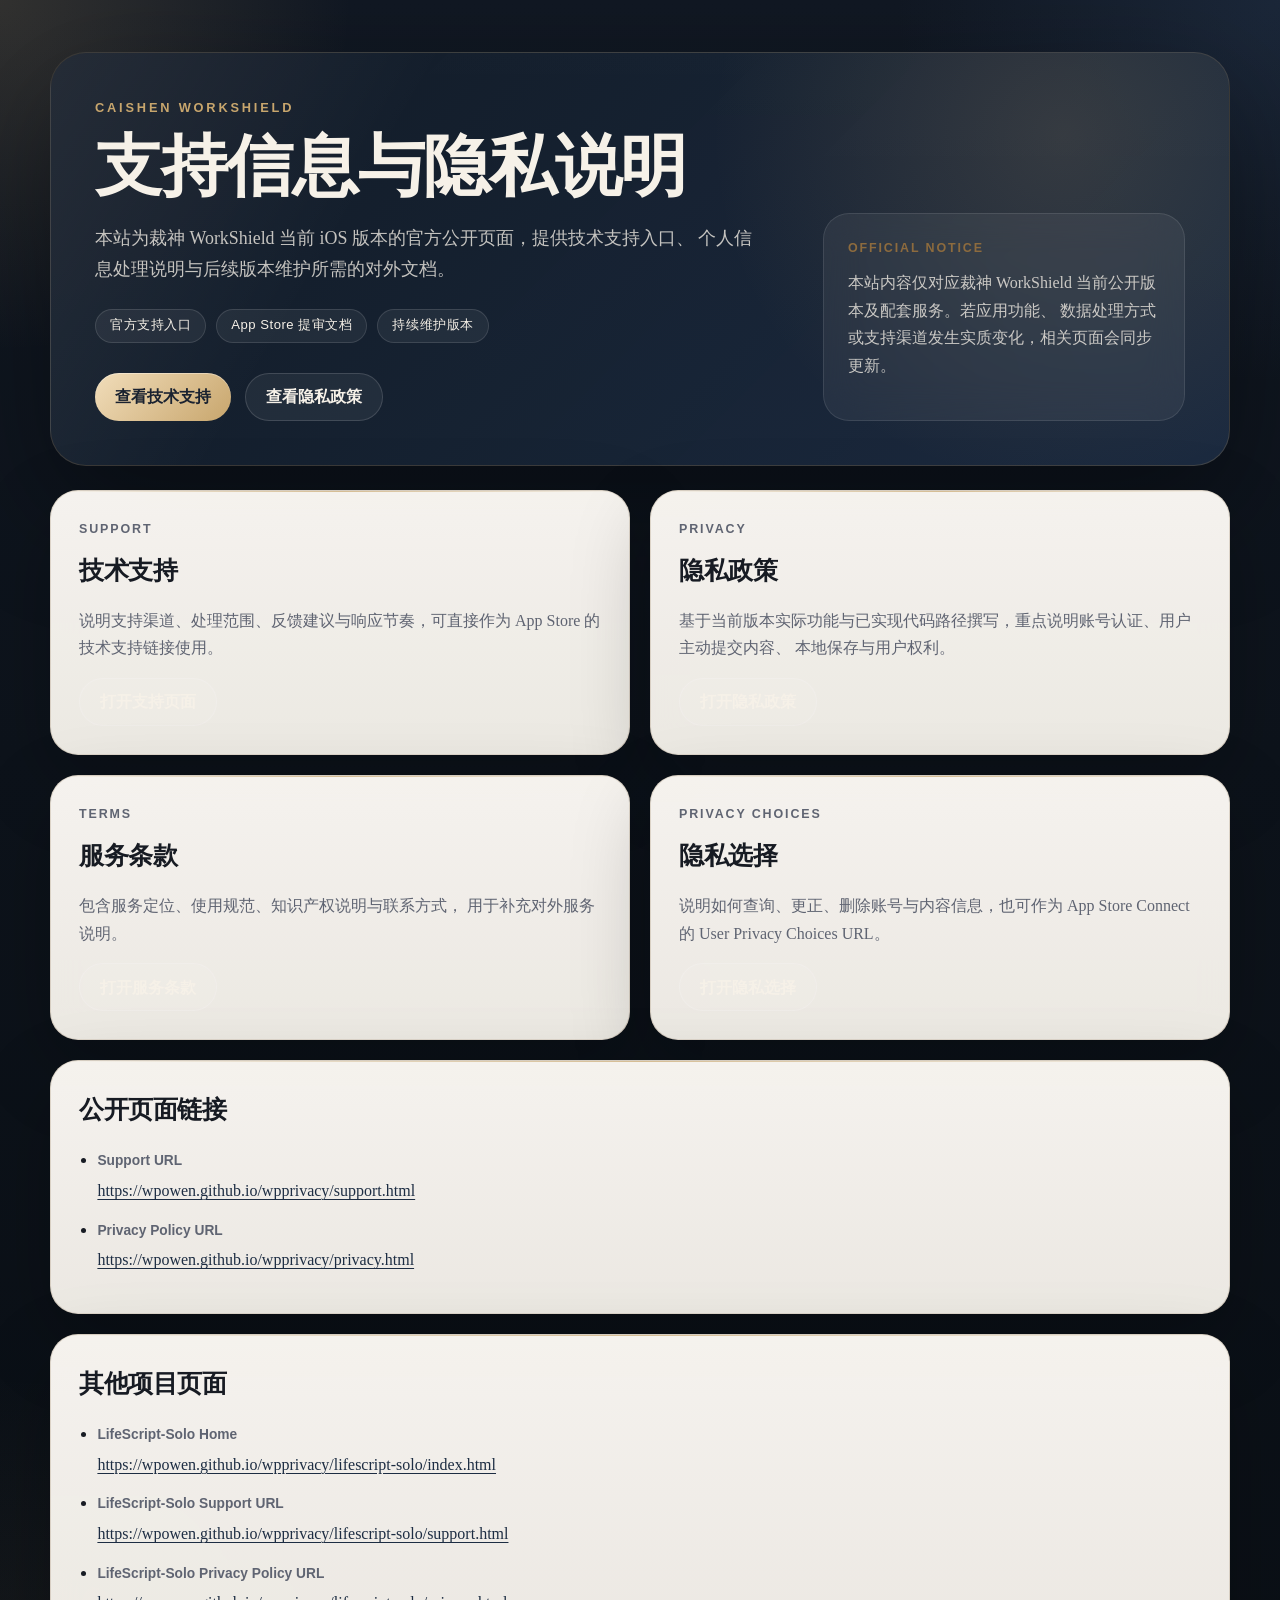
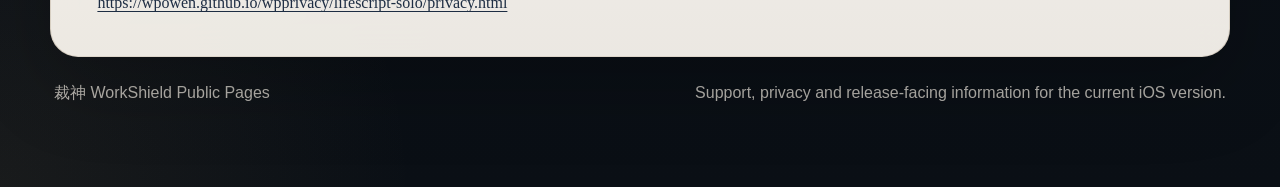
==== commit c70b58d5: "Add LifeScript Solo legal pages" ====
--- a/index.html
+++ b/index.html
@@ -102,6 +102,30 @@
         </ul>
       </section>
 
+      <section class="route-panel">
+        <h2>其他项目页面</h2>
+        <ul class="route-list">
+          <li>
+            <span>LifeScript-Solo Home</span>
+            <a href="https://wpowen.github.io/wpprivacy/lifescript-solo/index.html">
+              https://wpowen.github.io/wpprivacy/lifescript-solo/index.html
+            </a>
+          </li>
+          <li>
+            <span>LifeScript-Solo Support URL</span>
+            <a href="https://wpowen.github.io/wpprivacy/lifescript-solo/support.html">
+              https://wpowen.github.io/wpprivacy/lifescript-solo/support.html
+            </a>
+          </li>
+          <li>
+            <span>LifeScript-Solo Privacy Policy URL</span>
+            <a href="https://wpowen.github.io/wpprivacy/lifescript-solo/privacy.html">
+              https://wpowen.github.io/wpprivacy/lifescript-solo/privacy.html
+            </a>
+          </li>
+        </ul>
+      </section>
+
       <footer class="site-footer">
         <p>裁神 WorkShield Public Pages</p>
         <p>Support, privacy and release-facing information for the current iOS version.</p>
